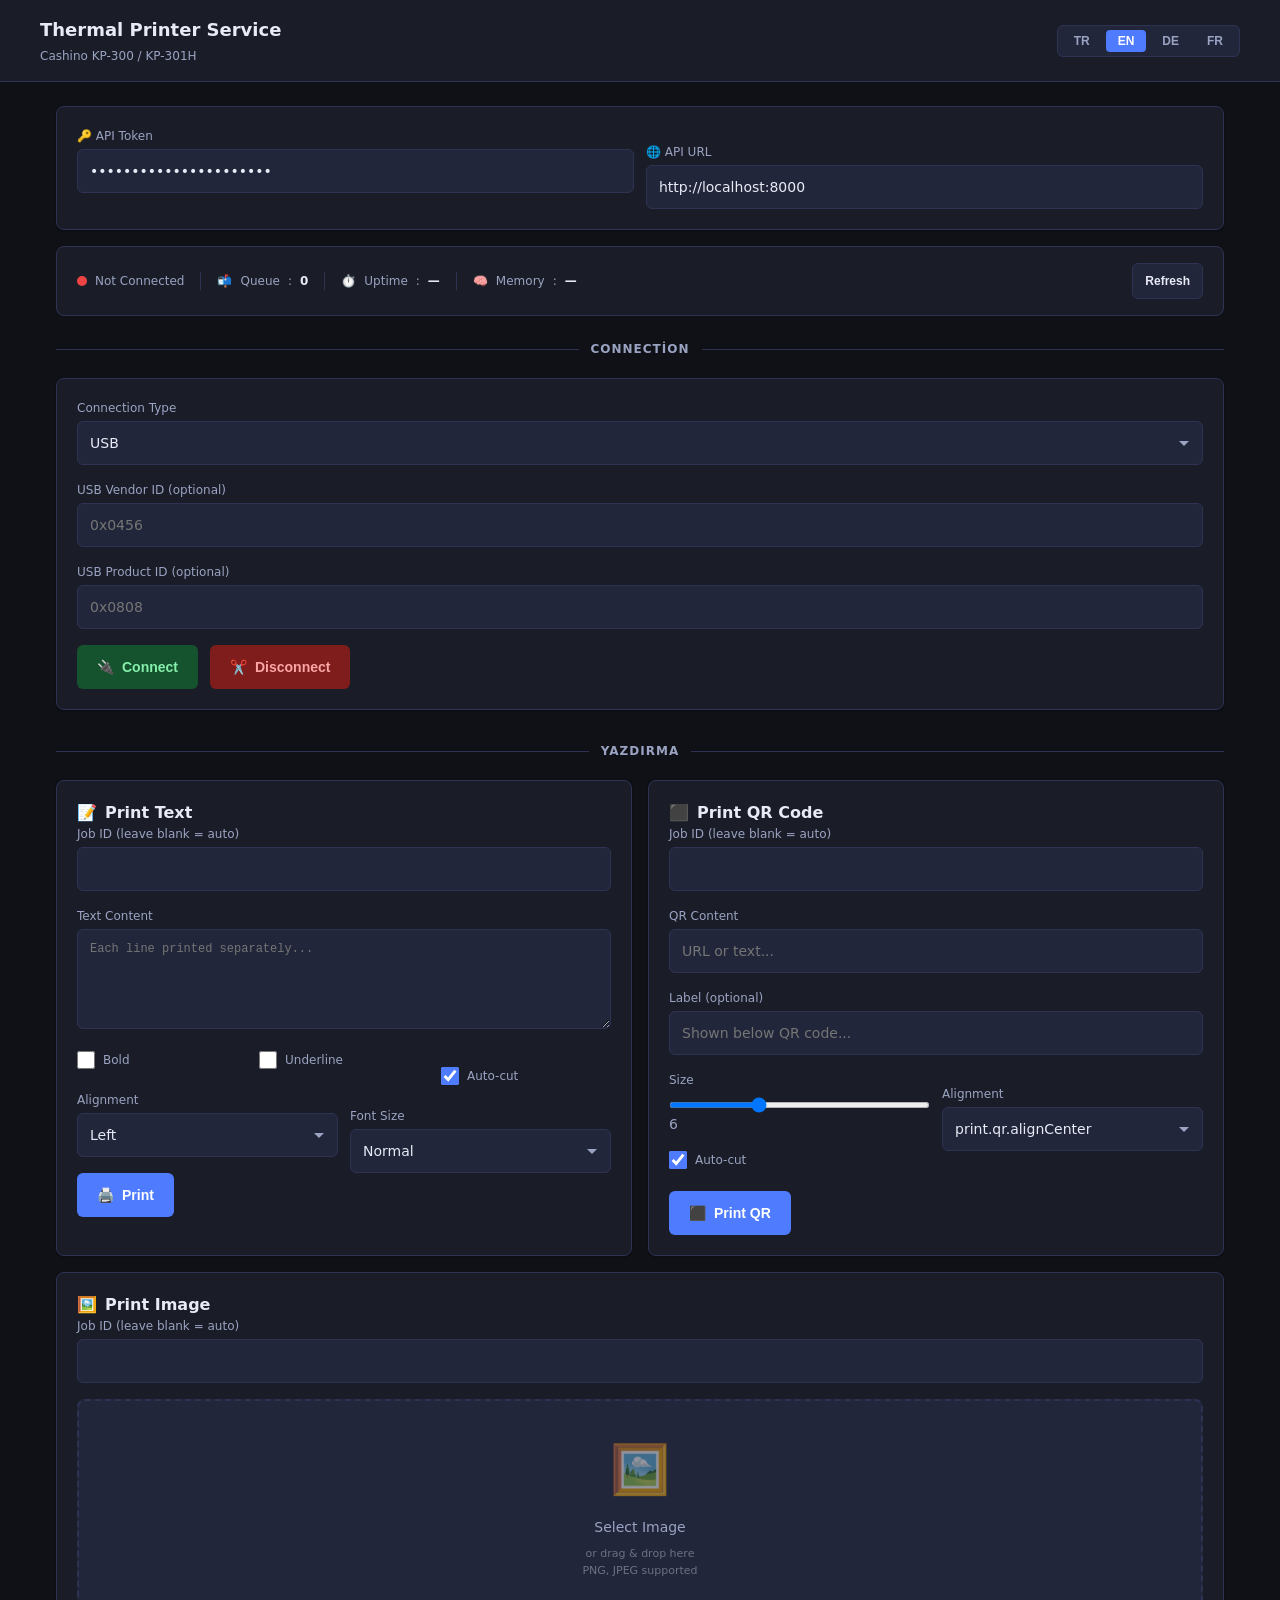
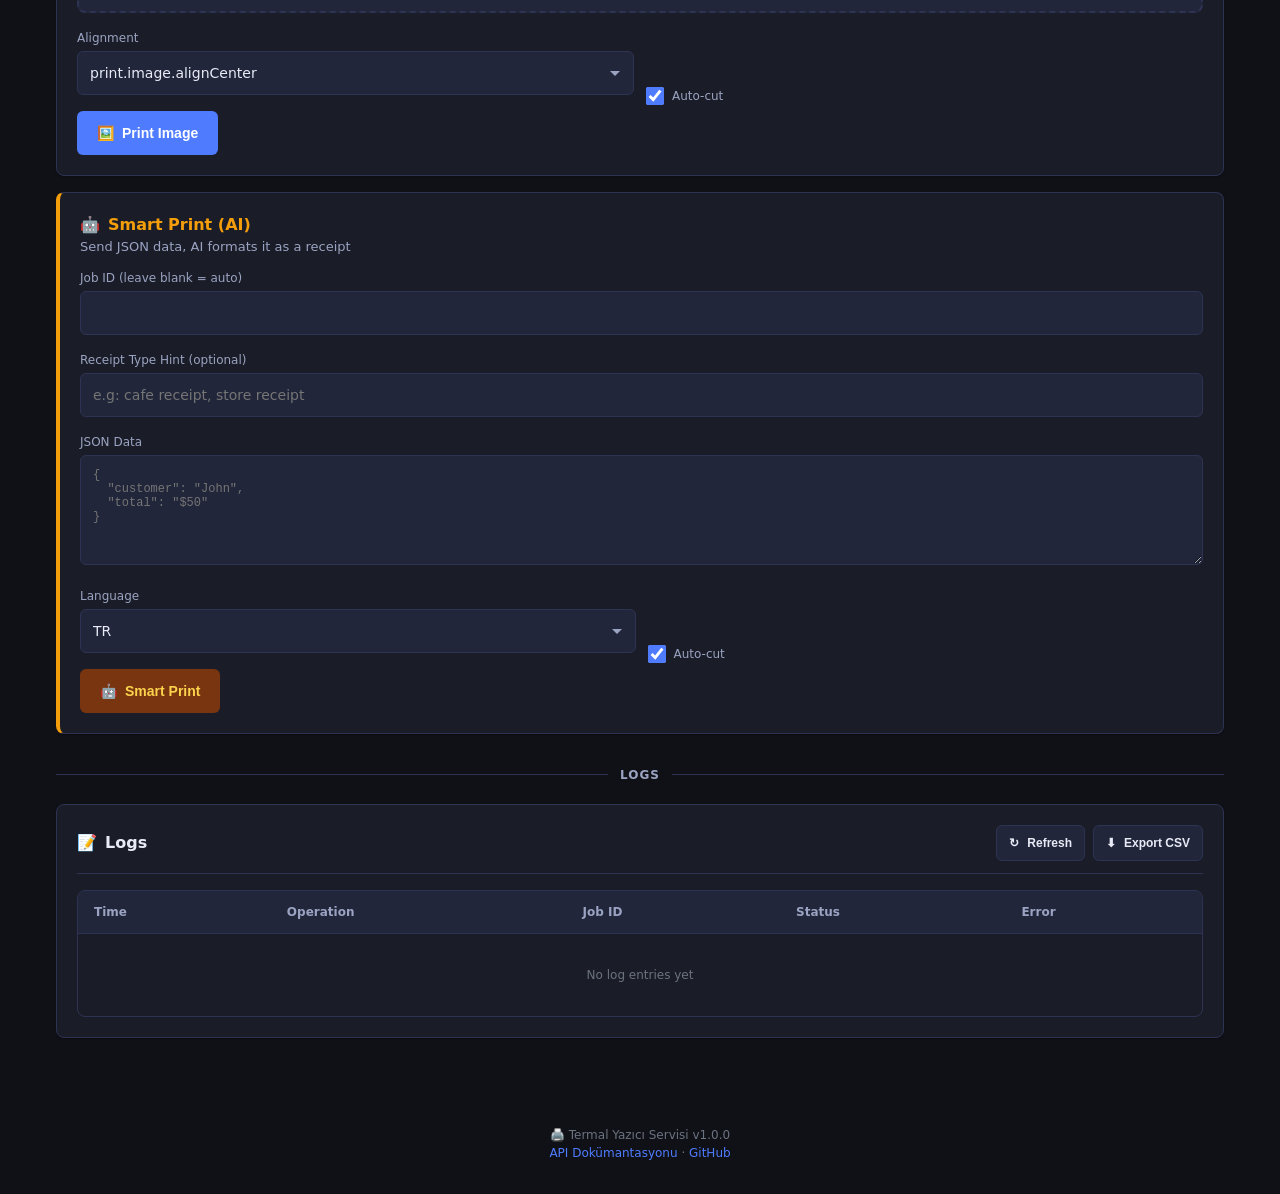
==== ui/index.old.html @ 02709332 "feat: Implement API communication module and UI components for thermal printer service - Added API c" ====
<!DOCTYPE html>
<html lang="tr">
<head>
  <meta charset="UTF-8">
  <meta name="viewport" content="width=device-width, initial-scale=1.0">
  <meta name="description" content="Cashino KP-300 / KP-301H Termal Yazıcı Servisi - Modern Web Arayüzü">
  <title>Termal Yazıcı Servisi</title>
  
  <!-- CSS -->
  <link rel="stylesheet" href="/ui/css/theme.css">
  <link rel="stylesheet" href="/ui/css/components.css">
  <link rel="stylesheet" href="/ui/css/layout.css">
</head>
<body>

  <!-- ═══════════════════════════════════════════════════════════════════════
       HEADER
       ═══════════════════════════════════════════════════════════════════ -->
  <header class="header">
    <div class="header-content">
      <div class="header-title">
        <div>
          <h1 data-i18n="app.title">🖨️ Termal Yazıcı Servisi</h1>
          <div class="header-subtitle" data-i18n="app.subtitle">Cashino KP-300 / KP-301H</div>
        </div>
      </div>
      
      <div class="header-actions">
        <!-- Dil Seçici -->
        <div class="lang-switcher">
          <button class="lang-btn active" data-lang="tr">TR</button>
          <button class="lang-btn" data-lang="en">EN</button>
          <button class="lang-btn" data-lang="de">DE</button>
          <button class="lang-btn" data-lang="fr">FR</button>
        </div>
      </div>
    </div>
  </header>

  <!-- ═══════════════════════════════════════════════════════════════════════
       MAIN CONTAINER
       ═══════════════════════════════════════════════════════════════════ -->
  <main class="container">

    <!-- API Ayarları -->
    <div class="card mb-lg">
      <div class="form-row">
        <div class="form-group">
          <label>🔑 API Token</label>
          <input type="password" id="apiToken" placeholder="change-me-secret-token">
        </div>
        <div class="form-group">
          <label>🌐 API URL</label>
          <input type="text" id="apiUrl" placeholder="http://localhost:8000">
        </div>
      </div>
    </div>

    <!-- Durum Çubuğu -->
    <div class="status-bar">
      <div class="status-item">
        <div class="status-dot inactive" id="statusDot"></div>
        <span id="statusText" data-i18n="status.disconnected">Bağlı Değil</span>
      </div>
      <div class="status-item">
        <span>📬</span>
        <span data-i18n="status.queue">Kuyruk</span>:
        <strong id="queueSize">0</strong>
      </div>
      <div class="status-item">
        <span>⏱️</span>
        <span data-i18n="status.uptime">Çalışma Süresi</span>:
        <strong id="uptime">—</strong>
      </div>
      <div class="status-item">
        <span>🧠</span>
        <span data-i18n="status.memory">Bellek</span>:
        <strong id="memory">—</strong>
      </div>
      <div class="status-spacer"></div>
      <button class="btn btn-sm btn-secondary" id="refreshStatusBtn">
        <span data-i18n="status.refresh">↻ Yenile</span>
      </button>
    </div>

    <!-- ═══════════════════════════════════════════════════════════════════
         BAĞLANTI
         ═══════════════════════════════════════════════════════════════ -->
    <section class="section">
      <div class="section-header" data-i18n="connection.title">BAĞLANTI</div>
      
      <div class="card">
        <div class="form-group">
          <label data-i18n="connection.type">Bağlantı Tipi</label>
          <select id="connType">
            <option value="usb" data-i18n="connection.usb">USB</option>
            <option value="lan" data-i18n="connection.lan">LAN / Ethernet</option>
          </select>
        </div>

        <!-- USB Alanları -->
        <div id="usbFields">
          <div class="form-group">
            <label data-i18n="connection.usbVendor">USB Vendor ID (opsiyonel)</label>
            <input type="text" id="usbVendor" placeholder="0x0456">
          </div>
          <div class="form-group">
            <label data-i18n="connection.usbProduct">USB Product ID (opsiyonel)</label>
            <input type="text" id="usbProduct" placeholder="0x0808">
          </div>
        </div>

        <!-- LAN Alanları -->
        <div id="lanFields" class="hidden">
          <div class="form-group">
            <label data-i18n="connection.lanHost">Yazıcı IP Adresi</label>
            <input type="text" id="lanHost" placeholder="192.168.1.100">
          </div>
          <div class="form-group">
            <label data-i18n="connection.lanPort">Port</label>
            <input type="number" id="lanPort" value="9100">
          </div>
        </div>

        <div class="flex gap-md mt-lg">
          <button class="btn btn-success" id="connectBtn">
            <span>🔌</span>
            <span data-i18n="connection.connect">Bağlan</span>
          </button>
          <button class="btn btn-danger" id="disconnectBtn">
            <span>✂️</span>
            <span data-i18n="connection.disconnect">Bağlantıyı Kes</span>
          </button>
        </div>
      </div>
    </section>

    <!-- ═══════════════════════════════════════════════════════════════════
         YAZDIRMA
         ═══════════════════════════════════════════════════════════════ -->
    <section class="section">
      <div class="section-header">YAZDIRMA</div>
      
      <div class="grid grid-2">
        
        <!-- Metin Yazdır -->
        <div class="card">
          <div class="card-title">
            <span>📝</span>
            <span data-i18n="print.text.title">Metin Yazdır</span>
          </div>
          
          <div class="form-group">
            <label data-i18n="print.text.jobId">İş ID (boş bırak = otomatik)</label>
            <input type="text" id="textJobId">
          </div>
          
          <div class="form-group">
            <label data-i18n="print.text.content">Metin İçeriği</label>
            <textarea id="textContent" rows="4" data-i18n="print.text.contentPlaceholder" placeholder="Her satır ayrı yazdırılır..."></textarea>
          </div>
          
          <div class="form-row">
            <div class="form-group">
              <label class="checkbox-label">
                <input type="checkbox" id="textBold">
                <span data-i18n="print.text.bold">Kalın</span>
              </label>
            </div>
            <div class="form-group">
              <label class="checkbox-label">
                <input type="checkbox" id="textUnderline">
                <span data-i18n="print.text.underline">Altı Çizili</span>
              </label>
            </div>
            <div class="form-group">
              <label class="checkbox-label">
                <input type="checkbox" id="textAutoCut" checked>
                <span data-i18n="print.text.autoCut">Otomatik Kes</span>
              </label>
            </div>
          </div>
          
          <div class="form-row">
            <div class="form-group">
              <label data-i18n="print.text.align">Hizalama</label>
              <select id="textAlign">
                <option value="left" data-i18n="print.text.alignLeft">Sola</option>
                <option value="center" data-i18n="print.text.alignCenter">Ortala</option>
                <option value="right" data-i18n="print.text.alignRight">Sağa</option>
              </select>
            </div>
            <div class="form-group">
              <label data-i18n="print.text.fontSize">Font Boyutu</label>
              <select id="textFontSize">
                <option value="normal" data-i18n="print.text.fontNormal">Normal</option>
                <option value="double" data-i18n="print.text.fontDouble">Çift</option>
              </select>
            </div>
          </div>
          
          <button class="btn btn-primary" id="printTextBtn">
            <span>🖨️</span>
            <span data-i18n="print.text.button">Yazdır</span>
          </button>
        </div>

        <!-- QR Kod Yazdır -->
        <div class="card">
          <div class="card-title">
            <span>⬛</span>
            <span data-i18n="print.qr.title">QR Kod Yazdır</span>
          </div>
          
          <div class="form-group">
            <label data-i18n="print.qr.jobId">İş ID (boş bırak = otomatik)</label>
            <input type="text" id="qrJobId">
          </div>
          
          <div class="form-group">
            <label data-i18n="print.qr.data">QR İçeriği</label>
            <input type="text" id="qrData" data-i18n="print.qr.dataPlaceholder" placeholder="URL veya metin...">
          </div>
          
          <div class="form-group">
            <label data-i18n="print.qr.label">Etiket (opsiyonel)</label>
            <input type="text" id="qrLabel" data-i18n="print.qr.labelPlaceholder" placeholder="QR kodun altında görünür...">
          </div>
          
          <div class="form-row">
            <div class="form-group">
              <label data-i18n="print.qr.size">Boyut</label>
              <input type="range" id="qrSize" min="1" max="16" value="6">
              <span id="qrSizeValue" class="text-secondary">6</span>
            </div>
            <div class="form-group">
              <label data-i18n="print.qr.align">Hizalama</label>
              <select id="qrAlign">
                <option value="left" data-i18n="print.qr.alignLeft">Sola</option>
                <option value="center" selected data-i18n="print.qr.alignCenter">Ortala</option>
                <option value="right" data-i18n="print.qr.alignRight">Sağa</option>
              </select>
            </div>
          </div>
          
          <div class="form-group">
            <label class="checkbox-label">
              <input type="checkbox" id="qrAutoCut" checked>
              <span data-i18n="print.qr.autoCut">Otomatik Kes</span>
            </label>
          </div>
          
          <button class="btn btn-primary" id="printQRBtn">
            <span>⬛</span>
            <span data-i18n="print.qr.button">QR Yazdır</span>
          </button>
        </div>

      </div>

      <!-- Görsel Yazdır (Tam genişlik) -->
      <div class="card mt-lg">
        <div class="card-title">
          <span>🖼️</span>
          <span data-i18n="print.image.title">Görsel Yazdır</span>
        </div>
        
        <div class="form-group">
          <label data-i18n="print.image.jobId">İş ID (boş bırak = otomatik)</label>
          <input type="text" id="imageJobId">
        </div>
        
        <!-- Dropzone -->
        <div class="dropzone" id="imageDropzone" data-accept="image/png,image/jpeg">
          <div class="dropzone-icon">🖼️</div>
          <div class="dropzone-text" data-i18n="print.image.selectFile">Görsel Seç</div>
          <div class="dropzone-hint">
            <span data-i18n="print.image.dragDrop">veya buraya sürükle-bırak</span>
            <br>
            <span data-i18n="print.image.supportedFormats">PNG, JPEG desteklenir</span>
          </div>
        </div>
        
        <!-- Önizleme -->
        <div class="mt-md text-center">
          <img id="imagePreview" class="hidden" style="max-width: 300px; max-height: 200px; border-radius: 8px;">
          <div id="imageFileName" class="text-secondary mt-sm"></div>
        </div>
        
        <div class="form-row mt-lg">
          <div class="form-group">
            <label data-i18n="print.image.align">Hizalama</label>
            <select id="imageAlign">
              <option value="left" data-i18n="print.image.alignLeft">Sola</option>
              <option value="center" selected data-i18n="print.image.alignCenter">Ortala</option>
              <option value="right" data-i18n="print.image.alignRight">Sağa</option>
            </select>
          </div>
          <div class="form-group">
            <label class="checkbox-label">
              <input type="checkbox" id="imageAutoCut" checked>
              <span data-i18n="print.image.autoCut">Otomatik Kes</span>
            </label>
          </div>
        </div>
        
        <button class="btn btn-primary" id="printImageBtn">
          <span>🖼️</span>
          <span data-i18n="print.image.button">Görseli Yazdır</span>
        </button>
      </div>

      <!-- Akıllı Yazdırma (AI) -->
      <div class="card mt-lg" style="border-left: 4px solid var(--warning);">
        <div class="card-title" style="color: var(--warning);">
          <span>🤖</span>
          <span data-i18n="print.smart.title">Akıllı Yazdırma (AI)</span>
        </div>
        <p class="text-secondary mb-md" style="font-size: 13px;" data-i18n="print.smart.description">
          JSON veri gönder, yapay zeka fiş formatına dönüştürsün
        </p>
        
        <div class="form-group">
          <label data-i18n="print.smart.jobId">İş ID (boş bırak = otomatik)</label>
          <input type="text" id="smartJobId">
        </div>
        
        <div class="form-group">
          <label data-i18n="print.smart.hint">Fiş Tipi İpucu (opsiyonel)</label>
          <input type="text" id="smartHint" data-i18n="print.smart.hintPlaceholder" placeholder="örn: kafe fişi, market fişi">
        </div>
        
        <div class="form-group">
          <label data-i18n="print.smart.data">JSON Veri</label>
          <textarea id="smartData" rows="6" class="font-mono" data-i18n="print.smart.dataPlaceholder" placeholder='{"müşteri": "Ahmet", "toplam": "50 TL"}'></textarea>
        </div>
        
        <div class="form-row">
          <div class="form-group">
            <label data-i18n="print.smart.language">Dil</label>
            <select id="smartLang">
              <option value="tr">TR</option>
              <option value="en">EN</option>
              <option value="de">DE</option>
              <option value="fr">FR</option>
            </select>
          </div>
          <div class="form-group">
            <label class="checkbox-label">
              <input type="checkbox" id="smartAutoCut" checked>
              <span data-i18n="print.smart.autoCut">Otomatik Kes</span>
            </label>
          </div>
        </div>
        
        <button class="btn btn-warning" id="printSmartBtn">
          <span>🤖</span>
          <span data-i18n="print.smart.button">Akıllı Yazdır</span>
        </button>
      </div>

    </section>

    <!-- ═══════════════════════════════════════════════════════════════════
         LOGLAR
         ═══════════════════════════════════════════════════════════════ -->
    <section class="section">
      <div class="section-header" data-i18n="logs.title">LOGLAR</div>
      
      <div class="card">
        <div class="card-header">
          <div class="card-title">
            <span>📝</span>
            <span data-i18n="logs.title">Yazdırma Geçmişi</span>
          </div>
          <div class="flex gap-sm">
            <button class="btn btn-sm btn-secondary" id="refreshLogsBtn">
              <span>↻</span>
              <span data-i18n="logs.refresh">Yenile</span>
            </button>
            <button class="btn btn-sm btn-secondary" id="exportLogsBtn">
              <span>⬇</span>
              <span data-i18n="logs.export">CSV İndir</span>
            </button>
          </div>
        </div>
        
        <div class="table-wrapper">
          <table>
            <thead>
              <tr>
                <th data-i18n="logs.columns.time">Zaman</th>
                <th data-i18n="logs.columns.operation">İşlem</th>
                <th data-i18n="logs.columns.jobId">İş ID</th>
                <th data-i18n="logs.columns.status">Durum</th>
                <th data-i18n="logs.columns.error">Hata</th>
              </tr>
            </thead>
            <tbody id="logsTableBody">
              <tr>
                <td colspan="5" class="table-empty" data-i18n="logs.empty">
                  Henüz log kaydı yok
                </td>
              </tr>
            </tbody>
          </table>
        </div>
      </div>
    </section>

  </main>

  <!-- Footer -->
  <footer style="text-align: center; padding: 2rem; color: var(--text-tertiary); font-size: 12px;">
    <p>
      🖨️ Termal Yazıcı Servisi v1.0.0
      <br>
      <a href="/docs" style="color: var(--accent-primary); text-decoration: none;">API Dokümantasyonu</a>
      ·
      <a href="https://github.com" style="color: var(--accent-primary); text-decoration: none;">GitHub</a>
    </p>
  </footer>

  <!-- JavaScript -->
  <script src="/ui/js/i18n.js"></script>
  <script src="/ui/js/api.js"></script>
  <script src="/ui/js/components.js"></script>
  <script src="/ui/js/app.js"></script>
  
  <!-- QR Size Slider Update -->
  <script>
    document.getElementById('qrSize')?.addEventListener('input', (e) => {
      document.getElementById('qrSizeValue').textContent = e.target.value;
    });
  </script>

</body>
</html>
---- ui/css/theme.css ----
/**
 * Termal Yazıcı Servisi - Tema Değişkenleri
 * Docker dark theme
 */

:root {
  /* Renkler - Docker teması */
  --bg-primary: #0f1117;
  --bg-secondary: #1a1d27;
  --bg-tertiary: #22263a;
  --bg-hover: #2a2f45;
  
  --border-color: #2e3354;
  --border-light: #3a3f5a;
  
  --accent-primary: #4f7cff;
  --accent-hover: #6b8fff;
  
  --success: #22c55e;
  --success-bg: #14532d;
  --success-light: #86efac;
  
  --error: #ef4444;
  --error-bg: #7f1d1d;
  --error-light: #fca5a5;
  
  --warning: #f59e0b;
  --warning-bg: #78350f;
  --warning-light: #fcd34d;
  
  --info: #3b82f6;
  --info-bg: #1e3a8a;
  --info-light: #93c5fd;
  
  --text-primary: #e8eaf6;
  --text-secondary: #9aa3c2;
  --text-tertiary: #6b7280;
  
  /* Tipografi */
  --font-family: 'Segoe UI', -apple-system, BlinkMacSystemFont, system-ui, sans-serif;
  --font-mono: 'SF Mono', 'Monaco', 'Cascadia Code', 'Courier New', monospace;
  
  --font-size-xs: 11px;
  --font-size-sm: 12px;
  --font-size-base: 14px;
  --font-size-lg: 16px;
  --font-size-xl: 18px;
  --font-size-2xl: 24px;
  
  --font-weight-normal: 400;
  --font-weight-medium: 500;
  --font-weight-semibold: 600;
  --font-weight-bold: 700;
  
  /* Spacing */
  --space-xs: 4px;
  --space-sm: 8px;
  --space-md: 12px;
  --space-lg: 16px;
  --space-xl: 20px;
  --space-2xl: 24px;
  --space-3xl: 32px;
  
  /* Border radius */
  --radius-sm: 4px;
  --radius-md: 6px;
  --radius-lg: 8px;
  --radius-xl: 12px;
  --radius-full: 9999px;
  
  /* Shadows */
  --shadow-sm: 0 1px 2px rgba(0, 0, 0, 0.3);
  --shadow-md: 0 4px 6px rgba(0, 0, 0, 0.4);
  --shadow-lg: 0 10px 15px rgba(0, 0, 0, 0.5);
  --shadow-xl: 0 20px 25px rgba(0, 0, 0, 0.6);
  
  /* Transitions */
  --transition-fast: 150ms ease;
  --transition-base: 200ms ease;
  --transition-slow: 300ms ease;
  
  /* Z-index */
  --z-dropdown: 1000;
  --z-modal: 2000;
  --z-toast: 3000;
  --z-tooltip: 4000;
}

/* Reset & Base */
* {
  box-sizing: border-box;
  margin: 0;
  padding: 0;
}

html {
  font-size: 16px;
  -webkit-font-smoothing: antialiased;
  -moz-osx-font-smoothing: grayscale;
}

body {
  font-family: var(--font-family);
  font-size: var(--font-size-base);
  line-height: 1.5;
  color: var(--text-primary);
  background: var(--bg-primary);
  min-height: 100vh;
}

/* Scrollbar */
::-webkit-scrollbar {
  width: 8px;
  height: 8px;
}

::-webkit-scrollbar-track {
  background: var(--bg-secondary);
}

::-webkit-scrollbar-thumb {
  background: var(--border-color);
  border-radius: var(--radius-full);
}

::-webkit-scrollbar-thumb:hover {
  background: var(--border-light);
}

/* Selection */
::selection {
  background: var(--accent-primary);
  color: white;
}

/* Focus */
:focus-visible {
  outline: 2px solid var(--accent-primary);
  outline-offset: 2px;
}

/* Disabled */
:disabled {
  opacity: 0.5;
  cursor: not-allowed;
}
---- ui/css/components.css ----
/**
 * UI Bileşenleri - Butonlar, Kartlar, Formlar
 */

/* ═══════════════════════════════════════════════════════════════════════════
   BUTONLAR
   ═══════════════════════════════════════════════════════════════════════════ */

.btn-warning {
  background: var(--warning-bg);
  color: var(--warning-light);
}

.btn-warning:hover:not(:disabled) {
  background: var(--warning);
  color: #000;
}

/* ═══════════════════════════════════════════════════════════════════════════
   BUTONLAR (devam)
   ═══════════════════════════════════════════════════════════════════════════ */

.btn {
  display: inline-flex;
  align-items: center;
  justify-content: center;
  gap: var(--space-sm);
  padding: var(--space-md) var(--space-xl);
  font-size: var(--font-size-base);
  font-weight: var(--font-weight-semibold);
  line-height: 1;
  border: none;
  border-radius: var(--radius-md);
  cursor: pointer;
  transition: all var(--transition-fast);
  white-space: nowrap;
  user-select: none;
  min-height: 44px; /* Touch target */
}

.btn:hover:not(:disabled) {
  transform: translateY(-1px);
  box-shadow: var(--shadow-md);
}

.btn:active:not(:disabled) {
  transform: translateY(0);
}

.btn:disabled {
  cursor: not-allowed;
  opacity: 0.5;
}

/* Buton varyantları */
.btn-primary {
  background: var(--accent-primary);
  color: white;
}

.btn-primary:hover:not(:disabled) {
  background: var(--accent-hover);
}

.btn-success {
  background: var(--success-bg);
  color: var(--success-light);
}

.btn-success:hover:not(:disabled) {
  background: var(--success);
  color: white;
}

.btn-danger {
  background: var(--error-bg);
  color: var(--error-light);
}

.btn-danger:hover:not(:disabled) {
  background: var(--error);
  color: white;
}

.btn-warning {
  background: var(--warning-bg);
  color: var(--warning-light);
}

.btn-warning:hover:not(:disabled) {
  background: var(--warning);
  color: #000;
}

.btn-secondary {
  background: var(--bg-tertiary);
  color: var(--text-primary);
  border: 1px solid var(--border-color);
}

.btn-secondary:hover:not(:disabled) {
  background: var(--bg-hover);
  border-color: var(--border-light);
}

/* Buton boyutları */
.btn-sm {
  padding: var(--space-sm) var(--space-md);
  font-size: var(--font-size-sm);
  min-height: 36px;
}

.btn-lg {
  padding: var(--space-lg) var(--space-2xl);
  font-size: var(--font-size-lg);
  min-height: 52px;
}

/* Loading state */
.btn.loading {
  position: relative;
  color: transparent;
  pointer-events: none;
}

.btn.loading::after {
  content: '';
  position: absolute;
  width: 16px;
  height: 16px;
  top: 50%;
  left: 50%;
  margin-left: -8px;
  margin-top: -8px;
  border: 2px solid currentColor;
  border-radius: 50%;
  border-top-color: transparent;
  animation: spin 0.6s linear infinite;
  color: white;
}

@keyframes spin {
  to { transform: rotate(360deg); }
}

/* ═══════════════════════════════════════════════════════════════════════════
   KARTLAR
   ═══════════════════════════════════════════════════════════════════════════ */

.card {
  background: var(--bg-secondary);
  border: 1px solid var(--border-color);
  border-radius: var(--radius-lg);
  padding: var(--space-xl);
  box-shadow: var(--shadow-sm);
  transition: box-shadow var(--transition-base);
}

.card:hover {
  box-shadow: var(--shadow-md);
}

.card-header {
  display: flex;
  align-items: center;
  justify-content: space-between;
  margin-bottom: var(--space-lg);
  padding-bottom: var(--space-md);
  border-bottom: 1px solid var(--border-color);
}

.card-title {
  font-size: var(--font-size-lg);
  font-weight: var(--font-weight-bold);
  color: var(--text-primary);
  display: flex;
  align-items: center;
  gap: var(--space-sm);
}

.card-subtitle {
  font-size: var(--font-size-sm);
  color: var(--text-secondary);
  margin-top: var(--space-xs);
}

.card-body {
  /* İçerik alanı */
}

.card-footer {
  margin-top: var(--space-lg);
  padding-top: var(--space-md);
  border-top: 1px solid var(--border-color);
}

/* ═══════════════════════════════════════════════════════════════════════════
   FORM ELEMANLARI
   ═══════════════════════════════════════════════════════════════════════════ */

.form-group {
  margin-bottom: var(--space-lg);
}

.form-group:last-child {
  margin-bottom: 0;
}

label {
  display: block;
  font-size: var(--font-size-sm);
  font-weight: var(--font-weight-medium);
  color: var(--text-secondary);
  margin-bottom: var(--space-xs);
}

label.required::after {
  content: ' *';
  color: var(--error);
}

input[type="text"],
input[type="password"],
input[type="email"],
input[type="number"],
input[type="url"],
select,
textarea {
  width: 100%;
  padding: var(--space-md);
  font-size: var(--font-size-base);
  font-family: var(--font-family);
  color: var(--text-primary);
  background: var(--bg-tertiary);
  border: 1px solid var(--border-color);
  border-radius: var(--radius-md);
  transition: all var(--transition-fast);
  min-height: 44px; /* Touch target */
}

input[type="text"]:focus,
input[type="password"]:focus,
input[type="email"]:focus,
input[type="number"]:focus,
input[type="url"]:focus,
select:focus,
textarea:focus {
  outline: none;
  border-color: var(--accent-primary);
  box-shadow: 0 0 0 3px rgba(79, 124, 255, 0.1);
}

input[type="text"]:disabled,
input[type="password"]:disabled,
select:disabled,
textarea:disabled {
  opacity: 0.5;
  cursor: not-allowed;
}

textarea {
  resize: vertical;
  min-height: 100px;
  font-family: var(--font-mono);
  font-size: var(--font-size-sm);
}

select {
  cursor: pointer;
  appearance: none;
  background-image: url("data:image/svg+xml,%3Csvg xmlns='http://www.w3.org/2000/svg' width='12' height='12' viewBox='0 0 12 12'%3E%3Cpath fill='%239aa3c2' d='M6 9L1 4h10z'/%3E%3C/svg%3E");
  background-repeat: no-repeat;
  background-position: right 12px center;
  padding-right: 36px;
}

/* Checkbox & Radio */
input[type="checkbox"],
input[type="radio"] {
  width: 18px;
  height: 18px;
  margin-right: var(--space-sm);
  cursor: pointer;
  accent-color: var(--accent-primary);
}

.checkbox-label,
.radio-label {
  display: inline-flex;
  align-items: center;
  cursor: pointer;
  user-select: none;
}

/* File input */
input[type="file"] {
  padding: var(--space-sm);
  font-size: var(--font-size-sm);
  cursor: pointer;
}

input[type="file"]::file-selector-button {
  padding: var(--space-sm) var(--space-md);
  margin-right: var(--space-md);
  background: var(--bg-tertiary);
  border: 1px solid var(--border-color);
  border-radius: var(--radius-sm);
  color: var(--text-primary);
  cursor: pointer;
  transition: all var(--transition-fast);
}

input[type="file"]::file-selector-button:hover {
  background: var(--bg-hover);
}

/* Range slider */
input[type="range"] {
  width: 100%;
  height: 6px;
  background: var(--bg-tertiary);
  border-radius: var(--radius-full);
  outline: none;
  cursor: pointer;
}

input[type="range"]::-webkit-slider-thumb {
  appearance: none;
  width: 18px;
  height: 18px;
  background: var(--accent-primary);
  border-radius: 50%;
  cursor: pointer;
  transition: all var(--transition-fast);
}

input[type="range"]::-webkit-slider-thumb:hover {
  transform: scale(1.2);
}

/* Form row */
.form-row {
  display: flex;
  gap: var(--space-md);
  align-items: flex-end;
}

.form-row > * {
  flex: 1;
}

/* Helper text */
.form-help {
  font-size: var(--font-size-xs);
  color: var(--text-tertiary);
  margin-top: var(--space-xs);
}

.form-error {
  font-size: var(--font-size-xs);
  color: var(--error-light);
  margin-top: var(--space-xs);
  display: flex;
  align-items: center;
  gap: var(--space-xs);
}

.form-error::before {
  content: '⚠';
}

/* ═══════════════════════════════════════════════════════════════════════════
   BADGE & TAG
   ═══════════════════════════════════════════════════════════════════════════ */

.badge {
  display: inline-flex;
  align-items: center;
  gap: var(--space-xs);
  padding: var(--space-xs) var(--space-sm);
  font-size: var(--font-size-xs);
  font-weight: var(--font-weight-semibold);
  border-radius: var(--radius-full);
  white-space: nowrap;
}

.badge-success {
  background: var(--success-bg);
  color: var(--success-light);
}

.badge-error {
  background: var(--error-bg);
  color: var(--error-light);
}

.badge-warning {
  background: var(--warning-bg);
  color: var(--warning-light);
}

.badge-info {
  background: var(--info-bg);
  color: var(--info-light);
}

.badge-secondary {
  background: var(--bg-tertiary);
  color: var(--text-secondary);
}

/* ═══════════════════════════════════════════════════════════════════════════
   STATUS DOT
   ═══════════════════════════════════════════════════════════════════════════ */

.status-dot {
  width: 10px;
  height: 10px;
  border-radius: 50%;
  display: inline-block;
}

.status-dot.success {
  background: var(--success);
  box-shadow: 0 0 8px var(--success);
}

.status-dot.error {
  background: var(--error);
}

.status-dot.warning {
  background: var(--warning);
}

.status-dot.inactive {
  background: var(--text-tertiary);
}

/* ═══════════════════════════════════════════════════════════════════════════
   DIVIDER
   ═══════════════════════════════════════════════════════════════════════════ */

.divider {
  height: 1px;
  background: var(--border-color);
  margin: var(--space-xl) 0;
}

.divider-text {
  display: flex;
  align-items: center;
  gap: var(--space-md);
  margin: var(--space-xl) 0;
  font-size: var(--font-size-sm);
  font-weight: var(--font-weight-semibold);
  color: var(--text-secondary);
  text-transform: uppercase;
  letter-spacing: 0.5px;
}

.divider-text::before,
.divider-text::after {
  content: '';
  flex: 1;
  height: 1px;
  background: var(--border-color);
}
---- ui/css/layout.css ----
/**
 * Layout & Responsive Tasarım
 */

/* ═══════════════════════════════════════════════════════════════════════════
   HEADER
   ═══════════════════════════════════════════════════════════════════════════ */

.header {
  background: var(--bg-secondary);
  border-bottom: 1px solid var(--border-color);
  padding: var(--space-lg) var(--space-2xl);
  position: sticky;
  top: 0;
  z-index: 100;
  backdrop-filter: blur(10px);
}

.header-content {
  max-width: 1200px;
  margin: 0 auto;
  display: flex;
  align-items: center;
  justify-content: space-between;
  gap: var(--space-lg);
  flex-wrap: wrap;
}

.header-title {
  display: flex;
  align-items: center;
  gap: var(--space-md);
}

.header-title h1 {
  font-size: var(--font-size-xl);
  font-weight: var(--font-weight-bold);
  color: var(--text-primary);
  margin: 0;
}

.header-subtitle {
  font-size: var(--font-size-sm);
  color: var(--text-secondary);
  margin-top: var(--space-xs);
}

.header-actions {
  display: flex;
  align-items: center;
  gap: var(--space-md);
}

/* ═══════════════════════════════════════════════════════════════════════════
   LANGUAGE SWITCHER
   ═══════════════════════════════════════════════════════════════════════════ */

.lang-switcher {
  display: flex;
  gap: var(--space-xs);
  background: var(--bg-tertiary);
  padding: var(--space-xs);
  border-radius: var(--radius-md);
  border: 1px solid var(--border-color);
}

.lang-btn {
  padding: var(--space-xs) var(--space-md);
  font-size: var(--font-size-sm);
  font-weight: var(--font-weight-semibold);
  color: var(--text-secondary);
  background: transparent;
  border: none;
  border-radius: var(--radius-sm);
  cursor: pointer;
  transition: all var(--transition-fast);
  min-width: 40px;
}

.lang-btn:hover {
  color: var(--text-primary);
  background: var(--bg-hover);
}

.lang-btn.active {
  color: white;
  background: var(--accent-primary);
}

/* ═══════════════════════════════════════════════════════════════════════════
   MAIN CONTAINER
   ═══════════════════════════════════════════════════════════════════════════ */

.container {
  max-width: 1200px;
  margin: 0 auto;
  padding: var(--space-2xl) var(--space-lg);
}

/* ═══════════════════════════════════════════════════════════════════════════
   STATUS BAR
   ═══════════════════════════════════════════════════════════════════════════ */

.status-bar {
  display: flex;
  align-items: center;
  gap: var(--space-lg);
  flex-wrap: wrap;
  background: var(--bg-secondary);
  border: 1px solid var(--border-color);
  border-radius: var(--radius-lg);
  padding: var(--space-lg) var(--space-xl);
  margin-bottom: var(--space-2xl);
}

.status-item {
  display: flex;
  align-items: center;
  gap: var(--space-sm);
  font-size: var(--font-size-sm);
  color: var(--text-secondary);
}

.status-item + .status-item {
  padding-left: var(--space-lg);
  border-left: 1px solid var(--border-color);
}

.status-item strong {
  color: var(--text-primary);
  font-weight: var(--font-weight-semibold);
}

.status-spacer {
  flex: 1;
  min-width: var(--space-lg);
}

/* ═══════════════════════════════════════════════════════════════════════════
   SECTION
   ═══════════════════════════════════════════════════════════════════════════ */

.section {
  margin-bottom: var(--space-3xl);
}

.section-header {
  display: flex;
  align-items: center;
  gap: var(--space-md);
  margin-bottom: var(--space-xl);
  font-size: var(--font-size-sm);
  font-weight: var(--font-weight-bold);
  color: var(--text-secondary);
  text-transform: uppercase;
  letter-spacing: 1px;
}

.section-header::before,
.section-header::after {
  content: '';
  flex: 1;
  height: 1px;
  background: var(--border-color);
}

/* ═══════════════════════════════════════════════════════════════════════════
   GRID SYSTEM
   ═══════════════════════════════════════════════════════════════════════════ */

.grid {
  display: grid;
  gap: var(--space-lg);
}

.grid-2 {
  grid-template-columns: repeat(2, 1fr);
}

.grid-3 {
  grid-template-columns: repeat(3, 1fr);
}

.grid-4 {
  grid-template-columns: repeat(4, 1fr);
}

/* ═══════════════════════════════════════════════════════════════════════════
   TABLE
   ═══════════════════════════════════════════════════════════════════════════ */

.table-wrapper {
  overflow-x: auto;
  border-radius: var(--radius-lg);
  border: 1px solid var(--border-color);
}

table {
  width: 100%;
  border-collapse: collapse;
  font-size: var(--font-size-sm);
}

thead {
  background: var(--bg-tertiary);
  border-bottom: 1px solid var(--border-color);
}

th {
  padding: var(--space-md) var(--space-lg);
  text-align: left;
  font-weight: var(--font-weight-semibold);
  color: var(--text-secondary);
  white-space: nowrap;
}

td {
  padding: var(--space-md) var(--space-lg);
  border-bottom: 1px solid var(--border-color);
  color: var(--text-primary);
}

tbody tr:last-child td {
  border-bottom: none;
}

tbody tr:hover {
  background: var(--bg-tertiary);
}

.table-empty {
  padding: var(--space-3xl);
  text-align: center;
  color: var(--text-tertiary);
  font-size: var(--font-size-sm);
}

/* ═══════════════════════════════════════════════════════════════════════════
   TOAST NOTIFICATIONS
   ═══════════════════════════════════════════════════════════════════════════ */

.toast-container {
  position: fixed;
  bottom: var(--space-2xl);
  right: var(--space-2xl);
  z-index: var(--z-toast);
  display: flex;
  flex-direction: column;
  gap: var(--space-md);
  max-width: 400px;
}

.toast {
  background: var(--bg-secondary);
  border: 1px solid var(--border-color);
  border-left-width: 4px;
  border-radius: var(--radius-md);
  padding: var(--space-lg);
  box-shadow: var(--shadow-xl);
  animation: slideIn 0.3s ease;
  display: flex;
  align-items: flex-start;
  gap: var(--space-md);
}

.toast.success {
  border-left-color: var(--success);
}

.toast.error {
  border-left-color: var(--error);
}

.toast.warning {
  border-left-color: var(--warning);
}

.toast.info {
  border-left-color: var(--info);
}

.toast-icon {
  font-size: var(--font-size-lg);
  flex-shrink: 0;
}

.toast-content {
  flex: 1;
}

.toast-title {
  font-weight: var(--font-weight-semibold);
  color: var(--text-primary);
  margin-bottom: var(--space-xs);
}

.toast-message {
  font-size: var(--font-size-sm);
  color: var(--text-secondary);
}

@keyframes slideIn {
  from {
    opacity: 0;
    transform: translateX(100%);
  }
  to {
    opacity: 1;
    transform: translateX(0);
  }
}

/* ═══════════════════════════════════════════════════════════════════════════
   DRAG & DROP ZONE
   ═══════════════════════════════════════════════════════════════════════════ */

.dropzone {
  border: 2px dashed var(--border-color);
  border-radius: var(--radius-lg);
  padding: var(--space-3xl);
  text-align: center;
  cursor: pointer;
  transition: all var(--transition-base);
  background: var(--bg-tertiary);
}

.dropzone:hover {
  border-color: var(--accent-primary);
  background: var(--bg-hover);
}

.dropzone.dragover {
  border-color: var(--accent-primary);
  background: rgba(79, 124, 255, 0.1);
  transform: scale(1.02);
}

.dropzone-icon {
  font-size: 48px;
  margin-bottom: var(--space-md);
  opacity: 0.5;
}

.dropzone-text {
  font-size: var(--font-size-base);
  color: var(--text-secondary);
  margin-bottom: var(--space-sm);
}

.dropzone-hint {
  font-size: var(--font-size-xs);
  color: var(--text-tertiary);
}

/* ═══════════════════════════════════════════════════════════════════════════
   RESPONSIVE BREAKPOINTS
   ═══════════════════════════════════════════════════════════════════════════ */

/* Tablet (768px ve altı) */
@media (max-width: 768px) {
  .header {
    padding: var(--space-md) var(--space-lg);
  }
  
  .header-content {
    flex-direction: column;
    align-items: flex-start;
  }
  
  .header-title h1 {
    font-size: var(--font-size-lg);
  }
  
  .container {
    padding: var(--space-lg) var(--space-md);
  }
  
  .status-bar {
    flex-direction: column;
    align-items: flex-start;
    gap: var(--space-md);
  }
  
  .status-item + .status-item {
    padding-left: 0;
    border-left: none;
    border-top: 1px solid var(--border-color);
    padding-top: var(--space-md);
    width: 100%;
  }
  
  .status-spacer {
    display: none;
  }
  
  .grid-2,
  .grid-3,
  .grid-4 {
    grid-template-columns: 1fr;
  }
  
  .form-row {
    flex-direction: column;
    align-items: stretch;
  }
  
  .toast-container {
    left: var(--space-md);
    right: var(--space-md);
    bottom: var(--space-md);
    max-width: none;
  }
  
  .card {
    padding: var(--space-lg);
  }
  
  table {
    font-size: var(--font-size-xs);
  }
  
  th, td {
    padding: var(--space-sm) var(--space-md);
  }
}

/* Mobile (480px ve altı) */
@media (max-width: 480px) {
  .header-title h1 {
    font-size: var(--font-size-base);
  }
  
  .header-subtitle {
    font-size: var(--font-size-xs);
  }
  
  .lang-switcher {
    width: 100%;
    justify-content: space-between;
  }
  
  .lang-btn {
    flex: 1;
  }
  
  .btn {
    width: 100%;
    justify-content: center;
  }
  
  .card-header {
    flex-direction: column;
    align-items: flex-start;
    gap: var(--space-md);
  }
}

/* Desktop büyük ekran (1200px ve üstü) */
@media (min-width: 1200px) {
  .grid-2-lg {
    grid-template-columns: repeat(2, 1fr);
  }
  
  .grid-3-lg {
    grid-template-columns: repeat(3, 1fr);
  }
}

/* ═══════════════════════════════════════════════════════════════════════════
   UTILITY CLASSES
   ═══════════════════════════════════════════════════════════════════════════ */

.text-center { text-align: center; }
.text-right { text-align: right; }
.text-left { text-align: left; }

.text-primary { color: var(--text-primary); }
.text-secondary { color: var(--text-secondary); }
.text-tertiary { color: var(--text-tertiary); }

.text-success { color: var(--success); }
.text-error { color: var(--error); }
.text-warning { color: var(--warning); }

.font-mono { font-family: var(--font-mono); }
.font-bold { font-weight: var(--font-weight-bold); }
.font-semibold { font-weight: var(--font-weight-semibold); }

.hidden { display: none !important; }
.visible { display: block !important; }

.mt-0 { margin-top: 0 !important; }
.mb-0 { margin-bottom: 0 !important; }
.mt-sm { margin-top: var(--space-sm); }
.mb-sm { margin-bottom: var(--space-sm); }
.mt-md { margin-top: var(--space-md); }
.mb-md { margin-bottom: var(--space-md); }
.mt-lg { margin-top: var(--space-lg); }
.mb-lg { margin-bottom: var(--space-lg); }

.flex { display: flex; }
.flex-col { flex-direction: column; }
.items-center { align-items: center; }
.justify-between { justify-content: space-between; }
.gap-sm { gap: var(--space-sm); }
.gap-md { gap: var(--space-md); }
.gap-lg { gap: var(--space-lg); }
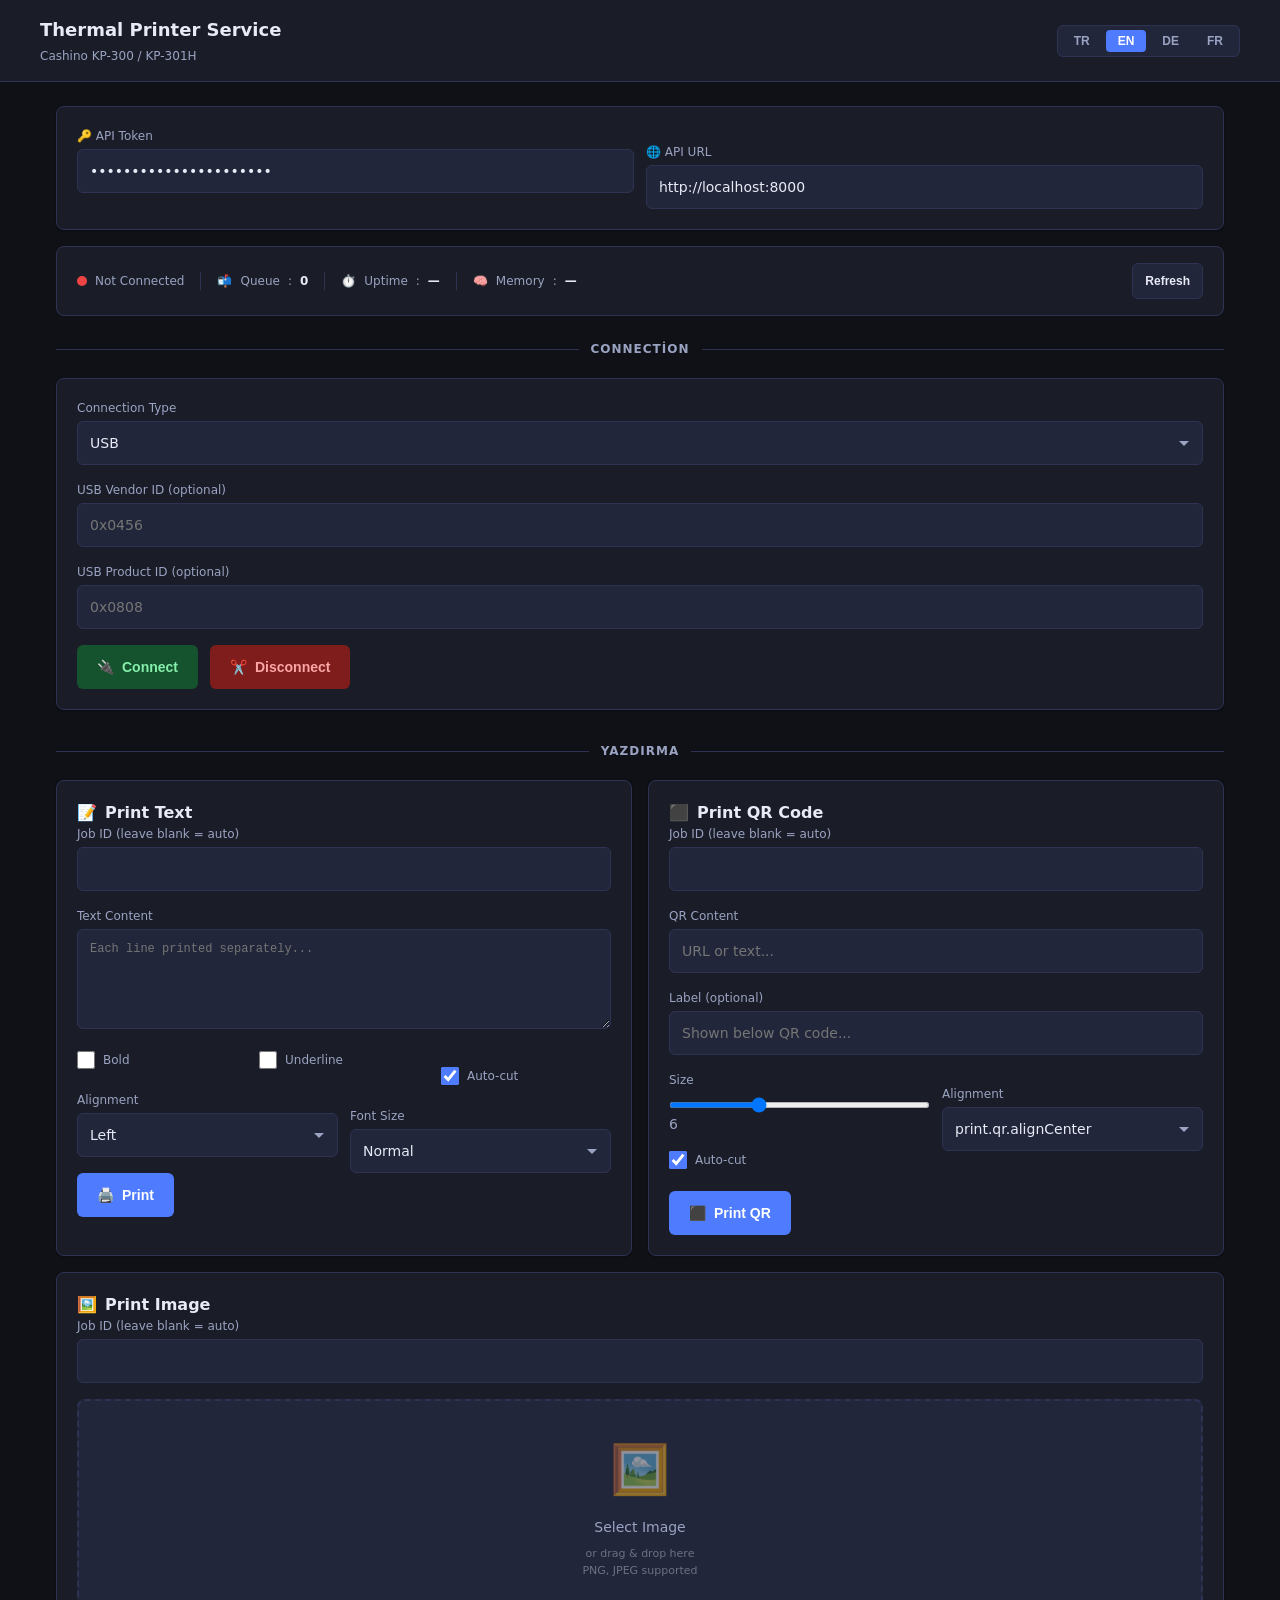
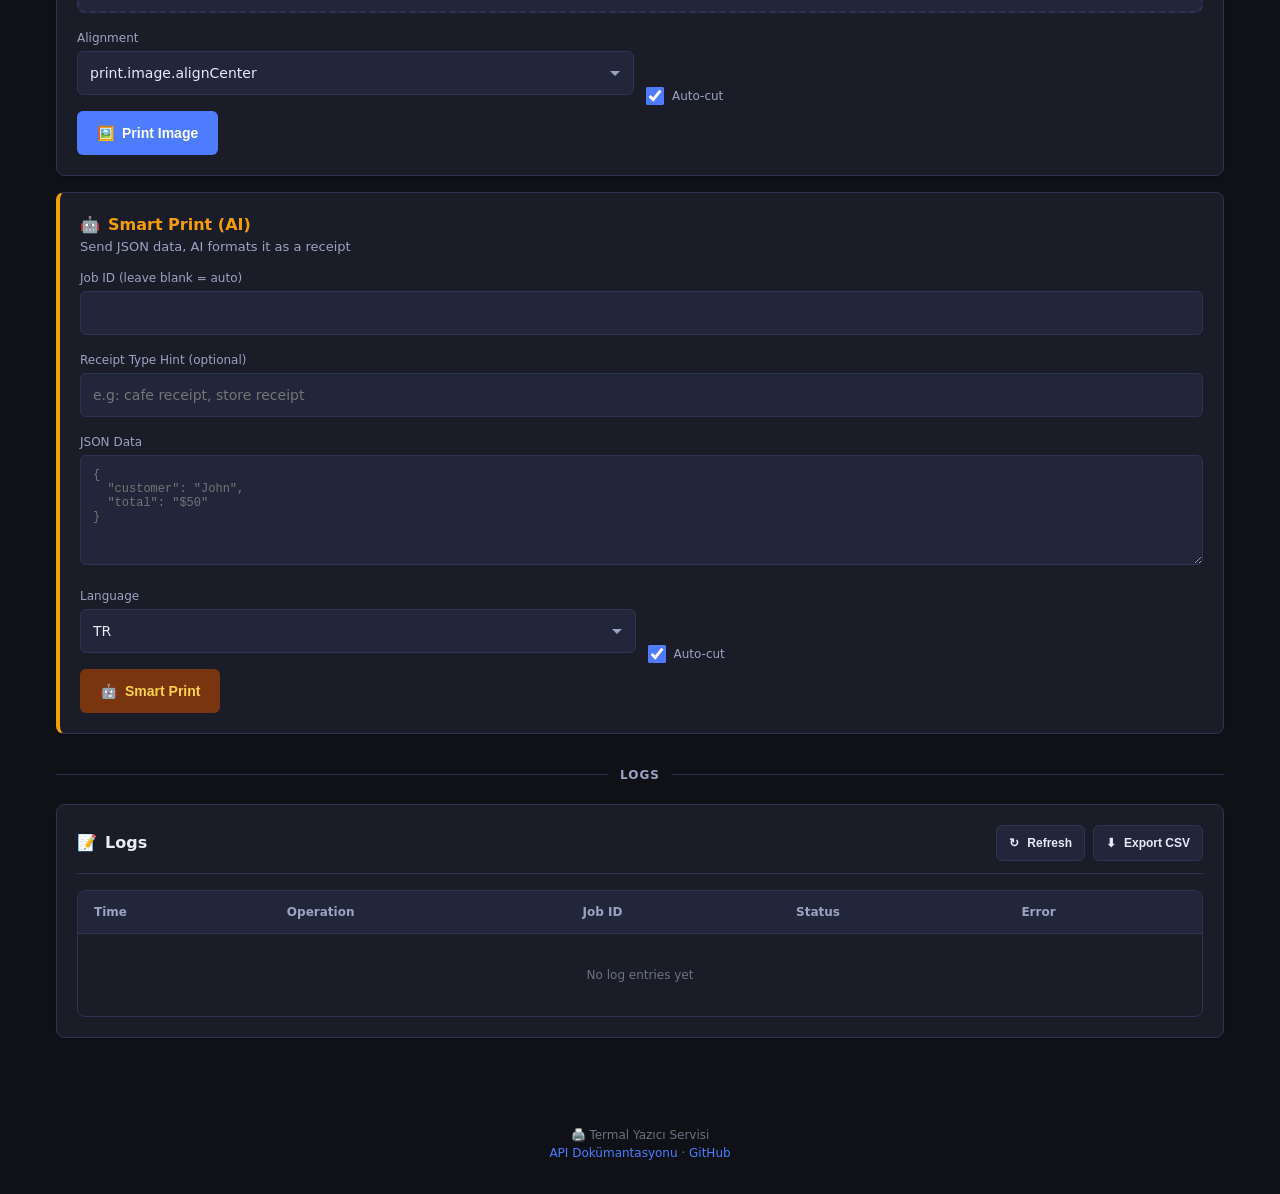
==== commit b1c6a481: "feat: Enhance API documentation and responses for reprint and status endpoints - Improved the reprin" ====
--- a/ui/index.old.html
+++ b/ui/index.old.html
@@ -413,7 +413,7 @@
   <!-- Footer -->
   <footer style="text-align: center; padding: 2rem; color: var(--text-tertiary); font-size: 12px;">
     <p>
-      🖨️ Termal Yazıcı Servisi v1.0.0
+      🖨️ Termal Yazıcı Servisi
       <br>
       <a href="/docs" style="color: var(--accent-primary); text-decoration: none;">API Dokümantasyonu</a>
       ·
